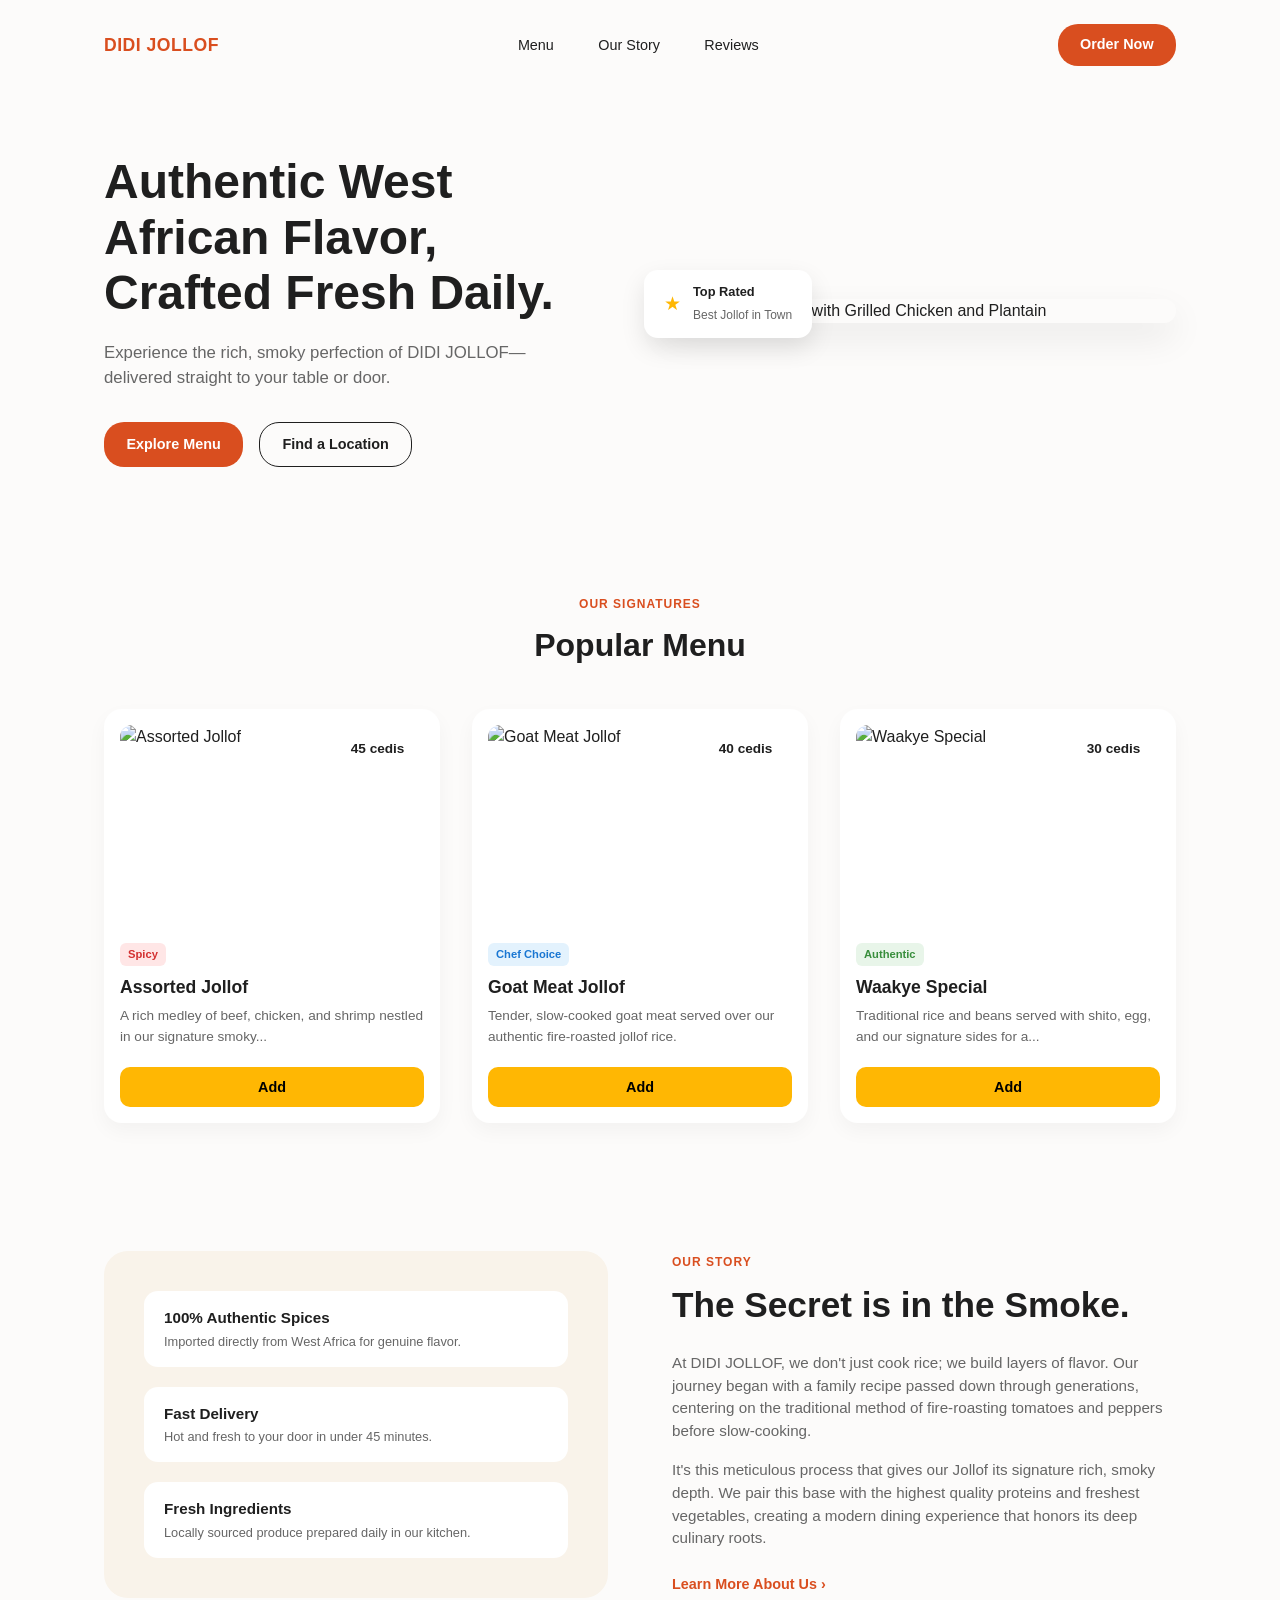
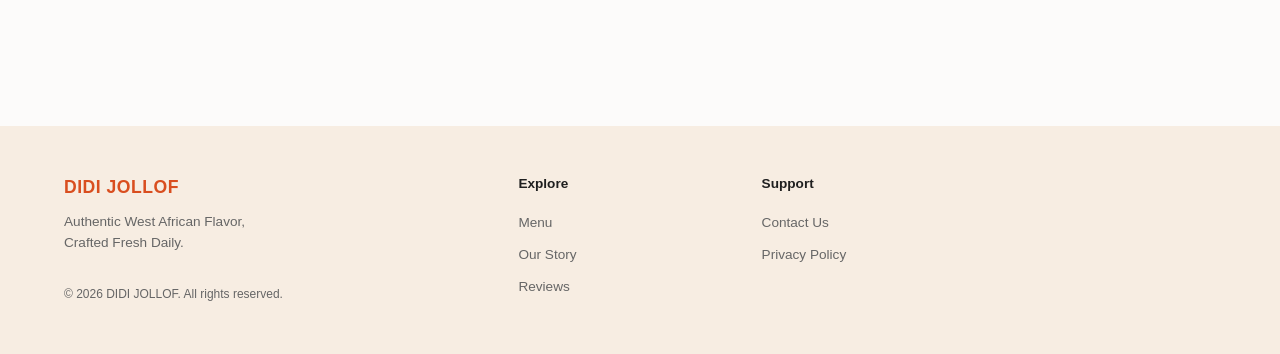
==== WEB DEVELOPMENT & DESIGNING-LEVEL1/TASK1-DIDI_JOLLOF_LANDING_PAGE/index.html @ 1ea714ed "Added initial project files for DIDI JOLLOF landing page - Created README.md with project informatio" ====
<!doctype html>
<html lang="en">

<head>
    <meta charset="UTF-8" />
    <meta name="viewport" content="width=device-width, initial-scale=1.0" />
    <title>DIDI JOLLOF - Authentic West African Flavor</title>
    <link rel="stylesheet" href="css/styles.css" />
</head>

<body>
    <header class="navbar">
        <div class="logo">DIDI JOLLOF</div>
        <nav class="nav-links">
            <a href="#menu">Menu</a>
            <a href="#story">Our Story</a>
            <a href="#reviews">Reviews</a>
        </nav>
        <a href="#order" class="btn btn-primary">Order Now</a>
    </header>

    <section class="hero">
        <div class="hero-text">
            <h1>Authentic West African Flavor, Crafted Fresh Daily.</h1>
            <p>
                Experience the rich, smoky perfection of DIDI JOLLOF—delivered straight to your table or door.
            </p>
            <div class="hero-actions">
                <a href="#menu" class="btn btn-primary">Explore Menu</a>
                <a href="#location" class="btn btn-outline">Find a Location</a>
            </div>
        </div>
        <div class="hero-image-wrapper">
            <img src="https://encrypted-tbn3.gstatic.com/licensed-image?q=tbn:ANd9GcTrGjE_Ffwemy6F0KfONlJVtMqLkXuv6iriY7j0gH1gp20YCJsd0MbJnMWH49Yy7GOu17XqqcpwDcphUUg" alt="Smoky Jollof Rice with Grilled Chicken and Plantain" class="hero-img" />
            <div class="rating-badge">
                <span class="star">★</span>
                <div>
                    <strong class="badge-title">Top Rated</strong>
                    <span class="badge-sub">Best Jollof in Town</span>
                </div>
            </div>
        </div>
    </section>

    <section id="menu" class="menu-section">
        <span class="section-tag">OUR SIGNATURES</span>
        <h2 class="section-title">Popular Menu</h2>

        <div class="menu-grid">
            <article class="menu-card">
                <div class="card-img-container">
                    <img src="https://encrypted-tbn3.gstatic.com/licensed-image?q=tbn:ANd9GcTrGjE_Ffwemy6F0KfONlJVtMqLkXuv6iriY7j0gH1gp20YCJsd0MbJnMWH49Yy7GOu17XqqcpwDcphUUg" alt="Assorted Jollof" />
                    <span class="price-tag">45 cedis</span>
                </div>
                <div class="card-body">
                    <span class="badge badge-spicy">Spicy</span>
                    <h3>Assorted Jollof</h3>
                    <p>
                        A rich medley of beef, chicken, and shrimp nestled in our signature smoky...
                    </p>
                    <button class="btn btn-card">Add</button>
                </div>
            </article>

            <article class="menu-card">
                <div class="card-img-container">
                    <img src="https://encrypted-tbn3.gstatic.com/licensed-image?q=tbn:ANd9GcTrGjE_Ffwemy6F0KfONlJVtMqLkXuv6iriY7j0gH1gp20YCJsd0MbJnMWH49Yy7GOu17XqqcpwDcphUUg" alt="Goat Meat Jollof" />
                    <span class="price-tag">40 cedis</span>
                </div>
                <div class="card-body">
                    <span class="badge badge-chef">Chef Choice</span>
                    <h3>Goat Meat Jollof</h3>
                    <p>
                        Tender, slow-cooked goat meat served over our authentic fire-roasted jollof rice.
                    </p>
                    <button class="btn btn-card">Add</button>
                </div>
            </article>

            <article class="menu-card">
                <div class="card-img-container">
                    <img src="https://encrypted-tbn1.gstatic.com/licensed-image?q=tbn:ANd9GcS_L4dXoSbLEjta4cFcB74m89TJD-Yo_BpL6pVCIssUUmWdQaWaKyjKhZmCbHMb8EfTmNGocaJ9eN-gM0k" alt="Waakye Special" />
                    <span class="price-tag">30 cedis</span>
                </div>
                <div class="card-body">
                    <span class="badge badge-authentic">Authentic</span>
                    <h3>Waakye Special</h3>
                    <p>
                        Traditional rice and beans served with shito, egg, and our signature sides for a...
                    </p>
                    <button class="btn btn-card">Add</button>
                </div>
            </article>
        </div>
    </section>

    <section id="story" class="story-section">
        <div class="features-list">
            <div class="feature-card">
                <div>
                    <h4>100% Authentic Spices</h4>
                    <p>Imported directly from West Africa for genuine flavor.</p>
                </div>
            </div>
            <div class="feature-card">
                <div>
                    <h4>Fast Delivery</h4>
                    <p>Hot and fresh to your door in under 45 minutes.</p>
                </div>
            </div>
            <div class="feature-card">
                <div>
                    <h4>Fresh Ingredients</h4>
                    <p>Locally sourced produce prepared daily in our kitchen.</p>
                </div>
            </div>
        </div>

        <div class="story-content">
            <span class="section-tag">OUR STORY</span>
            <h2>The Secret is in the Smoke.</h2>
            <p>
                At DIDI JOLLOF, we don't just cook rice; we build layers of flavor. Our journey began with a family recipe passed down through generations, centering on the traditional method of fire-roasting tomatoes and peppers before slow-cooking.
            </p>
            <p>
                It's this meticulous process that gives our Jollof its signature rich, smoky depth. We pair this base with the highest quality proteins and freshest vegetables, creating a modern dining experience that honors its deep culinary roots.
            </p>
            <a href="#about" class="learn-more">Learn More About Us &rsaquo;</a>
        </div>
    </section>

    <footer class="footer">
        <div class="footer-col brand-col">
            <div class="logo">DIDI JOLLOF</div>
            <p>Authentic West African Flavor,<br />Crafted Fresh Daily.</p>
            <p class="copyright">&copy; 2026 DIDI JOLLOF. All rights reserved.</p>
        </div>
        <div class="footer-col">
            <h5>Explore</h5>
            <ul>
                <li><a href="#menu">Menu</a></li>
                <li><a href="#story">Our Story</a></li>
                <li><a href="#reviews">Reviews</a></li>
            </ul>
        </div>
        <div class="footer-col">
            <h5>Support</h5>
            <ul>
                <li><a href="#contact">Contact Us</a></li>
                <li><a href="#privacy">Privacy Policy</a></li>
            </ul>
        </div>
        <div class="footer-col"></div>
    </footer>
</body>

</html>
---- WEB DEVELOPMENT & DESIGNING-LEVEL1/TASK1-DIDI_JOLLOF_LANDING_PAGE/css/styles.css ----
:root {
    --bg-main: #fcfbfa;
    --bg-card: #ffffff;
    --bg-cream: #f9f3ea;
    --text-dark: #1f1f1f;
    --text-muted: #666666;
    --primary-orange: #d94e1f;
    --accent-gold: #ffb703;
    --font-family: -apple-system, BlinkMacSystemFont, "Segoe UI", Roboto, Helvetica, Arial, sans-serif;
}

* {
    box-sizing: border-box;
    margin: 0;
    padding: 0;
}

body {
    font-family: var(--font-family);
    background-color: var(--bg-main);
    color: var(--text-dark);
    line-height: 1.5;
}


/* Base Buttons */

.btn {
    display: inline-flex;
    align-items: center;
    justify-content: center;
    padding: 0.65rem 1.4rem;
    border-radius: 20px;
    font-weight: 600;
    font-size: 0.9rem;
    text-decoration: none;
    cursor: pointer;
    border: none;
    transition: opacity 0.2s ease;
}

.btn:hover {
    opacity: 0.9;
}

.btn-primary {
    background-color: var(--primary-orange);
    color: #ffffff;
}

.btn-outline {
    background-color: transparent;
    border: 1.5px solid var(--text-dark);
    color: var(--text-dark);
}

.btn-card {
    background-color: var(--accent-gold);
    color: #000000;
    width: 100%;
    padding: 0.75rem;
    border-radius: 10px;
    font-weight: 700;
}


/* Navbar */

.navbar {
    display: flex;
    justify-content: space-between;
    align-items: center;
    padding: 1.5rem 5%;
    max-width: 1200px;
    margin: 0 auto;
}

.logo {
    font-weight: 800;
    font-size: 1.1rem;
    letter-spacing: 0.5px;
    color: var(--primary-orange);
}

.nav-links a {
    margin: 0 1.25rem;
    text-decoration: none;
    color: var(--text-dark);
    font-size: 0.9rem;
    font-weight: 500;
}


/* Hero Section */

.hero {
    display: grid;
    grid-template-columns: 1fr 1fr;
    gap: 3rem;
    align-items: center;
    max-width: 1200px;
    margin: 0 auto;
    padding: 4rem 5%;
}

.hero-text h1 {
    font-size: 3rem;
    line-height: 1.15;
    font-weight: 800;
    margin-bottom: 1.25rem;
}

.hero-text p {
    color: var(--text-muted);
    font-size: 1.05rem;
    margin-bottom: 2rem;
    max-width: 440px;
}

.hero-actions {
    display: flex;
    gap: 1rem;
}

.hero-image-wrapper {
    position: relative;
}

.hero-img {
    width: 100%;
    border-radius: 24px;
    box-shadow: 0 15px 35px rgba(0, 0, 0, 0.08);
    display: block;
}

.rating-badge {
    position: absolute;
    bottom: -15px;
    left: -20px;
    background: var(--bg-card);
    padding: 0.75rem 1.25rem;
    border-radius: 14px;
    box-shadow: 0 10px 25px rgba(0, 0, 0, 0.1);
    display: flex;
    align-items: center;
    gap: 0.75rem;
}

.rating-badge .star {
    color: var(--accent-gold);
    font-size: 1.2rem;
}

.badge-title {
    display: block;
    font-size: 0.8rem;
}

.badge-sub {
    font-size: 0.75rem;
    color: var(--text-muted);
}


/* Section Headings */

.section-tag {
    color: var(--primary-orange);
    font-size: 0.75rem;
    font-weight: 800;
    letter-spacing: 1px;
    text-transform: uppercase;
    display: block;
    margin-bottom: 0.5rem;
}

.section-title {
    font-size: 2rem;
    font-weight: 800;
    margin-bottom: 2.5rem;
}


/* Menu Section */

.menu-section {
    max-width: 1200px;
    margin: 0 auto;
    padding: 4rem 5%;
    text-align: center;
}

.menu-grid {
    display: grid;
    grid-template-columns: repeat(3, 1fr);
    gap: 2rem;
}

.menu-card {
    background: var(--bg-card);
    border-radius: 18px;
    padding: 1rem;
    box-shadow: 0 8px 20px rgba(0, 0, 0, 0.04);
    text-align: left;
}

.card-img-container {
    position: relative;
    border-radius: 12px;
    overflow: hidden;
    height: 200px;
}

.card-img-container img {
    width: 100%;
    height: 100%;
    object-fit: cover;
}

.price-tag {
    position: absolute;
    top: 10px;
    right: 10px;
    background: rgba(255, 255, 255, 0.9);
    padding: 0.25rem 0.6rem;
    border-radius: 8px;
    font-weight: 700;
    font-size: 0.85rem;
}

.card-body {
    padding-top: 1rem;
}

.badge {
    display: inline-block;
    padding: 0.2rem 0.5rem;
    border-radius: 6px;
    font-size: 0.7rem;
    font-weight: 700;
    margin-bottom: 0.5rem;
}

.badge-spicy {
    background: #ffe6e6;
    color: #d32f2f;
}

.badge-chef {
    background: #e3f2fd;
    color: #1976d2;
}

.badge-authentic {
    background: #e8f5e9;
    color: #388e3c;
}

.card-body h3 {
    font-size: 1.1rem;
    margin-bottom: 0.4rem;
}

.card-body p {
    color: var(--text-muted);
    font-size: 0.85rem;
    margin-bottom: 1.25rem;
    min-height: 2.5em;
}


/* Story Section */

.story-section {
    max-width: 1200px;
    margin: 0 auto;
    padding: 4rem 5%;
    display: grid;
    grid-template-columns: 1fr 1fr;
    gap: 4rem;
    align-items: center;
}

.features-list {
    background: var(--bg-cream);
    padding: 2.5rem;
    border-radius: 24px;
    display: flex;
    flex-direction: column;
    gap: 1.25rem;
}

.feature-card {
    background: #ffffff;
    padding: 1rem 1.25rem;
    border-radius: 14px;
    display: flex;
    align-items: center;
    gap: 1rem;
}

.feature-icon {
    font-size: 1.5rem;
}

.feature-card h4 {
    font-size: 0.95rem;
    margin-bottom: 0.1rem;
}

.feature-card p {
    font-size: 0.8rem;
    color: var(--text-muted);
}

.story-content h2 {
    font-size: 2.2rem;
    font-weight: 800;
    margin-bottom: 1.25rem;
}

.story-content p {
    color: var(--text-muted);
    font-size: 0.95rem;
    margin-bottom: 1rem;
}

.learn-more {
    color: var(--primary-orange);
    text-decoration: none;
    font-weight: 700;
    font-size: 0.9rem;
    display: inline-block;
    margin-top: 0.5rem;
}


/* Footer */

.footer {
    background-color: #f7ede2;
    padding: 3rem 5%;
    display: grid;
    grid-template-columns: 2fr 1fr 1fr 1fr;
    gap: 2rem;
    margin-top: 4rem;
}

.footer-col h5 {
    font-size: 0.85rem;
    margin-bottom: 1rem;
}

.footer-col ul {
    list-style: none;
}

.footer-col ul li {
    margin-bottom: 0.5rem;
}

.footer-col ul a {
    text-decoration: none;
    color: var(--text-muted);
    font-size: 0.85rem;
}

.brand-col p {
    color: var(--text-muted);
    font-size: 0.85rem;
    margin-top: 0.75rem;
}

.copyright {
    font-size: 0.75rem !important;
    margin-top: 2rem !important;
}

.social-icons {
    display: flex;
    gap: 0.5rem;
}

.icon-btn {
    width: 36px;
    height: 36px;
    border-radius: 50%;
    border: 1px solid #ddd;
    background: #fff;
    cursor: pointer;
}


/* Responsive adjustments */

@media (max-width: 900px) {
    .hero,
    .story-section,
    .menu-grid,
    .footer {
        grid-template-columns: 1fr;
    }
}
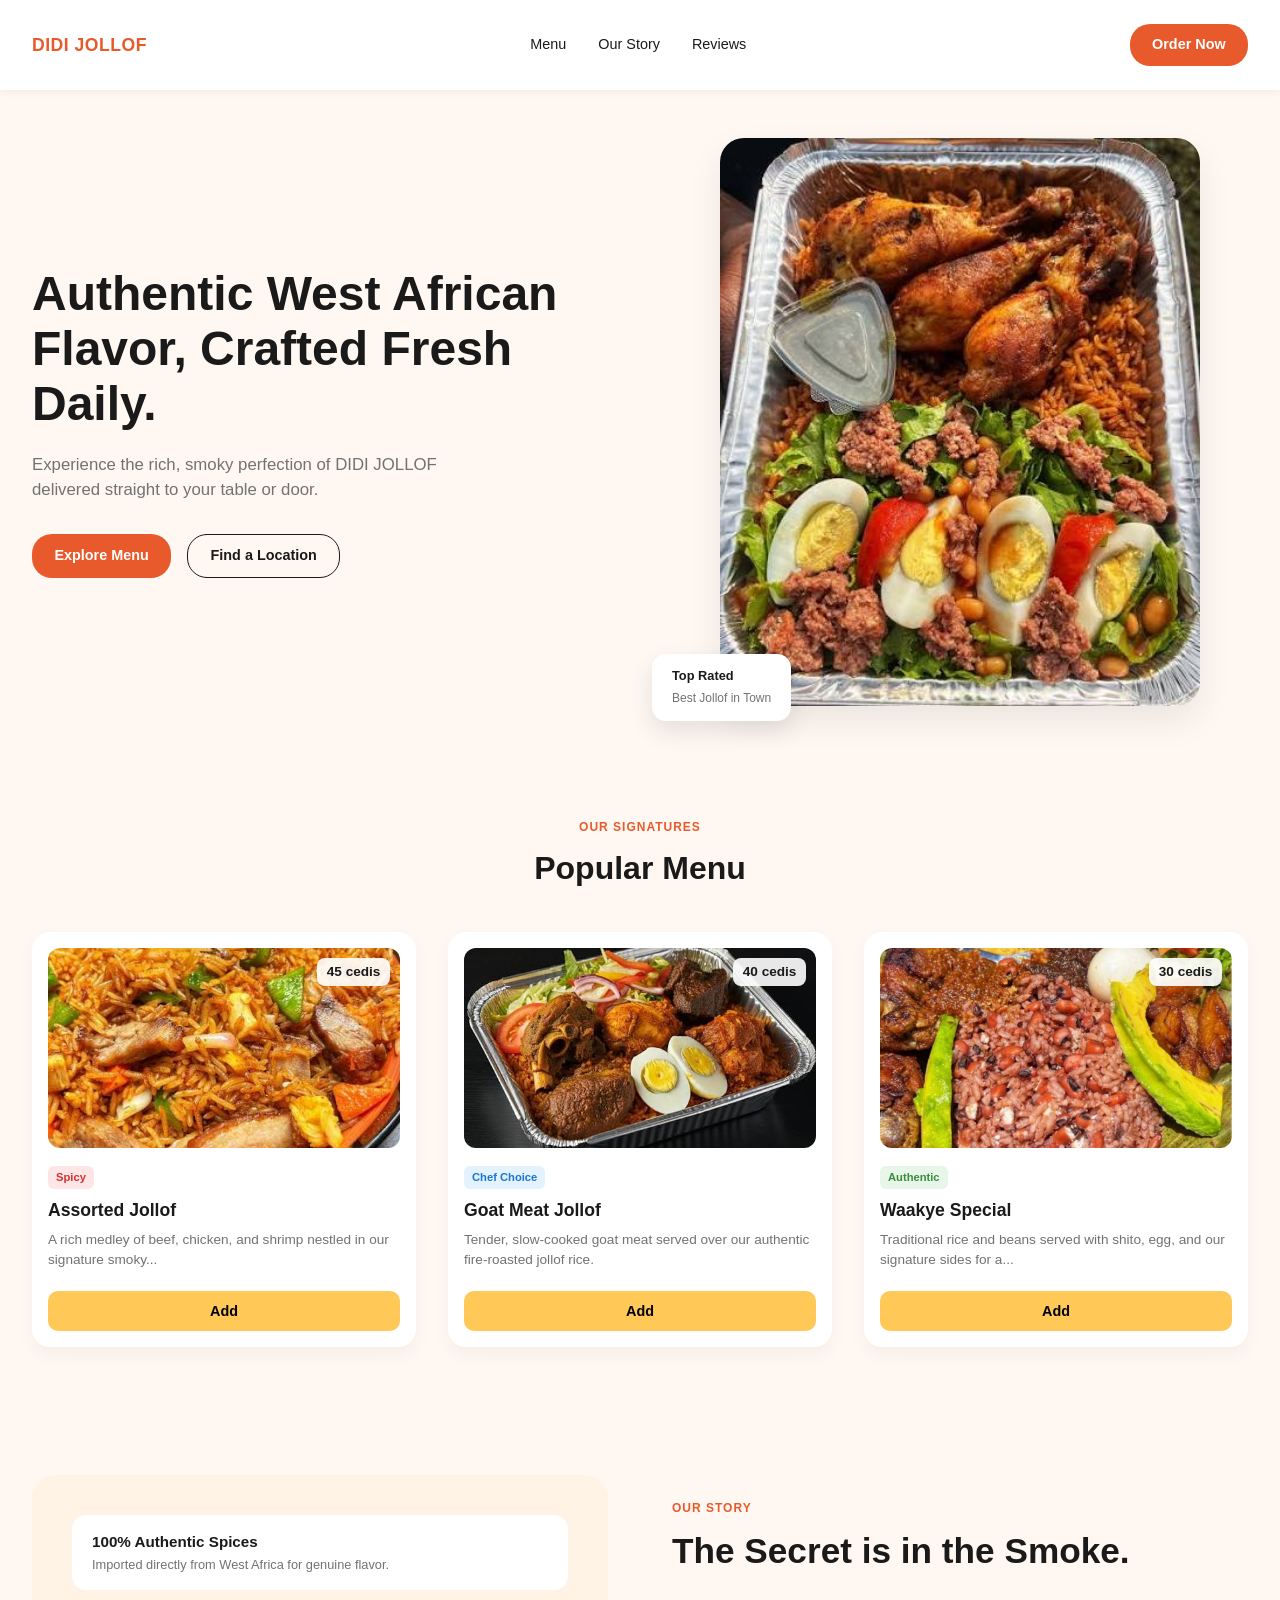
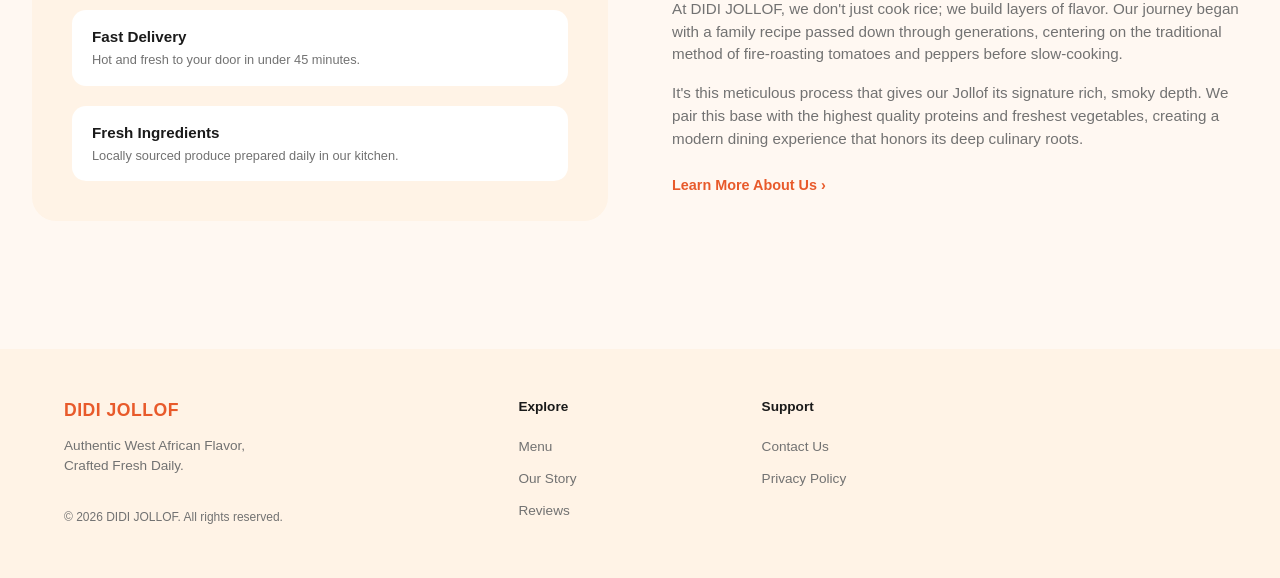
==== commit 94bc4ed6: "Refactored DIDI JOLLOF landing page HTML structure and updated assets - Improved indentation and for" ====
--- a/WEB DEVELOPMENT & DESIGNING-LEVEL1/TASK1-DIDI_JOLLOF_LANDING_PAGE/index.html
+++ b/WEB DEVELOPMENT & DESIGNING-LEVEL1/TASK1-DIDI_JOLLOF_LANDING_PAGE/index.html
@@ -1,157 +1,174 @@
 <!doctype html>
 <html lang="en">
-
-<head>
+  <head>
     <meta charset="UTF-8" />
     <meta name="viewport" content="width=device-width, initial-scale=1.0" />
     <title>DIDI JOLLOF - Authentic West African Flavor</title>
     <link rel="stylesheet" href="css/styles.css" />
-</head>
+  </head>
 
-<body>
+  <body>
     <header class="navbar">
-        <div class="logo">DIDI JOLLOF</div>
-        <nav class="nav-links">
-            <a href="#menu">Menu</a>
-            <a href="#story">Our Story</a>
-            <a href="#reviews">Reviews</a>
-        </nav>
-        <a href="#order" class="btn btn-primary">Order Now</a>
+      <div class="logo">DIDI JOLLOF</div>
+      <nav class="nav-links">
+        <a href="#menu">Menu</a>
+        <a href="#story">Our Story</a>
+        <a href="#reviews">Reviews</a>
+      </nav>
+      <a href="#order" class="btn btn-primary">Order Now</a>
     </header>
 
     <section class="hero">
-        <div class="hero-text">
-            <h1>Authentic West African Flavor, Crafted Fresh Daily.</h1>
-            <p>
-                Experience the rich, smoky perfection of DIDI JOLLOF—delivered straight to your table or door.
-            </p>
-            <div class="hero-actions">
-                <a href="#menu" class="btn btn-primary">Explore Menu</a>
-                <a href="#location" class="btn btn-outline">Find a Location</a>
-            </div>
+      <div class="hero-text">
+        <h1>Authentic West African Flavor, Crafted Fresh Daily.</h1>
+        <p>
+          Experience the rich, smoky perfection of DIDI JOLLOF delivered
+          straight to your table or door.
+        </p>
+        <div class="hero-actions">
+          <a href="#menu" class="btn btn-primary">Explore Menu</a>
+          <a href="#location" class="btn btn-outline">Find a Location</a>
         </div>
-        <div class="hero-image-wrapper">
-            <img src="https://encrypted-tbn3.gstatic.com/licensed-image?q=tbn:ANd9GcTrGjE_Ffwemy6F0KfONlJVtMqLkXuv6iriY7j0gH1gp20YCJsd0MbJnMWH49Yy7GOu17XqqcpwDcphUUg" alt="Smoky Jollof Rice with Grilled Chicken and Plantain" class="hero-img" />
-            <div class="rating-badge">
-                <span class="star">★</span>
-                <div>
-                    <strong class="badge-title">Top Rated</strong>
-                    <span class="badge-sub">Best Jollof in Town</span>
-                </div>
-            </div>
+      </div>
+      <div class="hero-image-wrapper">
+        <img
+          src="./assets/images/Didi-jollof.jpg"
+          alt="Smoky Jollof Rice with Grilled Chicken and Plantain"
+          class="hero-img"
+        />
+        <div class="rating-badge">
+          <div>
+            <strong class="badge-title">Top Rated</strong>
+            <span class="badge-sub">Best Jollof in Town</span>
+          </div>
         </div>
+      </div>
     </section>
 
     <section id="menu" class="menu-section">
-        <span class="section-tag">OUR SIGNATURES</span>
-        <h2 class="section-title">Popular Menu</h2>
+      <span class="section-tag">OUR SIGNATURES</span>
+      <h2 class="section-title">Popular Menu</h2>
 
-        <div class="menu-grid">
-            <article class="menu-card">
-                <div class="card-img-container">
-                    <img src="https://encrypted-tbn3.gstatic.com/licensed-image?q=tbn:ANd9GcTrGjE_Ffwemy6F0KfONlJVtMqLkXuv6iriY7j0gH1gp20YCJsd0MbJnMWH49Yy7GOu17XqqcpwDcphUUg" alt="Assorted Jollof" />
-                    <span class="price-tag">45 cedis</span>
-                </div>
-                <div class="card-body">
-                    <span class="badge badge-spicy">Spicy</span>
-                    <h3>Assorted Jollof</h3>
-                    <p>
-                        A rich medley of beef, chicken, and shrimp nestled in our signature smoky...
-                    </p>
-                    <button class="btn btn-card">Add</button>
-                </div>
-            </article>
+      <div class="menu-grid">
+        <article class="menu-card">
+          <div class="card-img-container">
+            <img
+              src="./assets/images/Assortedchickenjollof.jpg"
+              alt="Assorted Jollof"
+            />
+            <span class="price-tag">45 cedis</span>
+          </div>
+          <div class="card-body">
+            <span class="badge badge-spicy">Spicy</span>
+            <h3>Assorted Jollof</h3>
+            <p>
+              A rich medley of beef, chicken, and shrimp nestled in our
+              signature smoky...
+            </p>
+            <button class="btn btn-card">Add</button>
+          </div>
+        </article>
 
-            <article class="menu-card">
-                <div class="card-img-container">
-                    <img src="https://encrypted-tbn3.gstatic.com/licensed-image?q=tbn:ANd9GcTrGjE_Ffwemy6F0KfONlJVtMqLkXuv6iriY7j0gH1gp20YCJsd0MbJnMWH49Yy7GOu17XqqcpwDcphUUg" alt="Goat Meat Jollof" />
-                    <span class="price-tag">40 cedis</span>
-                </div>
-                <div class="card-body">
-                    <span class="badge badge-chef">Chef Choice</span>
-                    <h3>Goat Meat Jollof</h3>
-                    <p>
-                        Tender, slow-cooked goat meat served over our authentic fire-roasted jollof rice.
-                    </p>
-                    <button class="btn btn-card">Add</button>
-                </div>
-            </article>
+        <article class="menu-card">
+          <div class="card-img-container">
+            <img
+              src="./assets/images/goatmeatjollof.jpg"
+              alt="Goat Meat Jollof"
+            />
+            <span class="price-tag">40 cedis</span>
+          </div>
+          <div class="card-body">
+            <span class="badge badge-chef">Chef Choice</span>
+            <h3>Goat Meat Jollof</h3>
+            <p>
+              Tender, slow-cooked goat meat served over our authentic
+              fire-roasted jollof rice.
+            </p>
+            <button class="btn btn-card">Add</button>
+          </div>
+        </article>
 
-            <article class="menu-card">
-                <div class="card-img-container">
-                    <img src="https://encrypted-tbn1.gstatic.com/licensed-image?q=tbn:ANd9GcS_L4dXoSbLEjta4cFcB74m89TJD-Yo_BpL6pVCIssUUmWdQaWaKyjKhZmCbHMb8EfTmNGocaJ9eN-gM0k" alt="Waakye Special" />
-                    <span class="price-tag">30 cedis</span>
-                </div>
-                <div class="card-body">
-                    <span class="badge badge-authentic">Authentic</span>
-                    <h3>Waakye Special</h3>
-                    <p>
-                        Traditional rice and beans served with shito, egg, and our signature sides for a...
-                    </p>
-                    <button class="btn btn-card">Add</button>
-                </div>
-            </article>
-        </div>
+        <article class="menu-card">
+          <div class="card-img-container">
+            <img src="./assets/images/waakye.jpeg" alt="Waakye Special" />
+            <span class="price-tag">30 cedis</span>
+          </div>
+          <div class="card-body">
+            <span class="badge badge-authentic">Authentic</span>
+            <h3>Waakye Special</h3>
+            <p>
+              Traditional rice and beans served with shito, egg, and our
+              signature sides for a...
+            </p>
+            <button class="btn btn-card">Add</button>
+          </div>
+        </article>
+      </div>
     </section>
 
     <section id="story" class="story-section">
-        <div class="features-list">
-            <div class="feature-card">
-                <div>
-                    <h4>100% Authentic Spices</h4>
-                    <p>Imported directly from West Africa for genuine flavor.</p>
-                </div>
-            </div>
-            <div class="feature-card">
-                <div>
-                    <h4>Fast Delivery</h4>
-                    <p>Hot and fresh to your door in under 45 minutes.</p>
-                </div>
-            </div>
-            <div class="feature-card">
-                <div>
-                    <h4>Fresh Ingredients</h4>
-                    <p>Locally sourced produce prepared daily in our kitchen.</p>
-                </div>
-            </div>
+      <div class="features-list">
+        <div class="feature-card">
+          <div>
+            <h4>100% Authentic Spices</h4>
+            <p>Imported directly from West Africa for genuine flavor.</p>
+          </div>
         </div>
+        <div class="feature-card">
+          <div>
+            <h4>Fast Delivery</h4>
+            <p>Hot and fresh to your door in under 45 minutes.</p>
+          </div>
+        </div>
+        <div class="feature-card">
+          <div>
+            <h4>Fresh Ingredients</h4>
+            <p>Locally sourced produce prepared daily in our kitchen.</p>
+          </div>
+        </div>
+      </div>
 
-        <div class="story-content">
-            <span class="section-tag">OUR STORY</span>
-            <h2>The Secret is in the Smoke.</h2>
-            <p>
-                At DIDI JOLLOF, we don't just cook rice; we build layers of flavor. Our journey began with a family recipe passed down through generations, centering on the traditional method of fire-roasting tomatoes and peppers before slow-cooking.
-            </p>
-            <p>
-                It's this meticulous process that gives our Jollof its signature rich, smoky depth. We pair this base with the highest quality proteins and freshest vegetables, creating a modern dining experience that honors its deep culinary roots.
-            </p>
-            <a href="#about" class="learn-more">Learn More About Us &rsaquo;</a>
-        </div>
+      <div class="story-content">
+        <span class="section-tag">OUR STORY</span>
+        <h2>The Secret is in the Smoke.</h2>
+        <p>
+          At DIDI JOLLOF, we don't just cook rice; we build layers of flavor.
+          Our journey began with a family recipe passed down through
+          generations, centering on the traditional method of fire-roasting
+          tomatoes and peppers before slow-cooking.
+        </p>
+        <p>
+          It's this meticulous process that gives our Jollof its signature rich,
+          smoky depth. We pair this base with the highest quality proteins and
+          freshest vegetables, creating a modern dining experience that honors
+          its deep culinary roots.
+        </p>
+        <a href="#about" class="learn-more">Learn More About Us &rsaquo;</a>
+      </div>
     </section>
 
     <footer class="footer">
-        <div class="footer-col brand-col">
-            <div class="logo">DIDI JOLLOF</div>
-            <p>Authentic West African Flavor,<br />Crafted Fresh Daily.</p>
-            <p class="copyright">&copy; 2026 DIDI JOLLOF. All rights reserved.</p>
-        </div>
-        <div class="footer-col">
-            <h5>Explore</h5>
-            <ul>
-                <li><a href="#menu">Menu</a></li>
-                <li><a href="#story">Our Story</a></li>
-                <li><a href="#reviews">Reviews</a></li>
-            </ul>
-        </div>
-        <div class="footer-col">
-            <h5>Support</h5>
-            <ul>
-                <li><a href="#contact">Contact Us</a></li>
-                <li><a href="#privacy">Privacy Policy</a></li>
-            </ul>
-        </div>
-        <div class="footer-col"></div>
+      <div class="footer-col brand-col">
+        <div class="logo">DIDI JOLLOF</div>
+        <p>Authentic West African Flavor,<br />Crafted Fresh Daily.</p>
+        <p class="copyright">&copy; 2026 DIDI JOLLOF. All rights reserved.</p>
+      </div>
+      <div class="footer-col">
+        <h5>Explore</h5>
+        <ul>
+          <li><a href="#menu">Menu</a></li>
+          <li><a href="#story">Our Story</a></li>
+          <li><a href="#reviews">Reviews</a></li>
+        </ul>
+      </div>
+      <div class="footer-col">
+        <h5>Support</h5>
+        <ul>
+          <li><a href="#contact">Contact Us</a></li>
+          <li><a href="#privacy">Privacy Policy</a></li>
+        </ul>
+      </div>
+      <div class="footer-col"></div>
     </footer>
-</body>
-
-</html>+  </body>
+</html>
--- a/WEB DEVELOPMENT & DESIGNING-LEVEL1/TASK1-DIDI_JOLLOF_LANDING_PAGE/css/styles.css
+++ b/WEB DEVELOPMENT & DESIGNING-LEVEL1/TASK1-DIDI_JOLLOF_LANDING_PAGE/css/styles.css
@@ -1,403 +1,482 @@
 :root {
-    --bg-main: #fcfbfa;
-    --bg-card: #ffffff;
-    --bg-cream: #f9f3ea;
-    --text-dark: #1f1f1f;
-    --text-muted: #666666;
-    --primary-orange: #d94e1f;
-    --accent-gold: #ffb703;
-    --font-family: -apple-system, BlinkMacSystemFont, "Segoe UI", Roboto, Helvetica, Arial, sans-serif;
+  --bg-main: #fff8f2;
+  --bg-card: #ffffff;
+  --bg-cream: #fff3e6;
+  --text-dark: #1a1a1a;
+  --text-muted: #727272;
+  --primary-orange: #e85a2b;
+  --accent-gold: #ffc857;
+  --font-family: Poppins, Aktifo, Arial, sans-serif;
 }
 
 * {
-    box-sizing: border-box;
-    margin: 0;
-    padding: 0;
+  box-sizing: border-box;
+  margin: 0;
+  padding: 0;
 }
 
 body {
-    font-family: var(--font-family);
-    background-color: var(--bg-main);
-    color: var(--text-dark);
-    line-height: 1.5;
-}
-
+  font-family: var(--font-family);
+  background-color: var(--bg-main);
+  color: var(--text-dark);
+  line-height: 1.5;
+}
 
 /* Base Buttons */
 
 .btn {
-    display: inline-flex;
-    align-items: center;
-    justify-content: center;
-    padding: 0.65rem 1.4rem;
-    border-radius: 20px;
-    font-weight: 600;
+  display: inline-flex;
+  align-items: center;
+  justify-content: center;
+  padding: 0.65rem 1.4rem;
+  border-radius: 20px;
+  font-weight: 600;
+  font-size: 0.9rem;
+  text-decoration: none;
+  cursor: pointer;
+  border: none;
+  transition: opacity 0.2s ease;
+}
+
+.btn:hover {
+  opacity: 0.9;
+}
+
+.btn-primary {
+  background-color: var(--primary-orange);
+  color: #ffffff;
+}
+
+.btn-outline {
+  background-color: transparent;
+  border: 1.5px solid var(--text-dark);
+  color: var(--text-dark);
+}
+
+.btn-card {
+  background-color: var(--accent-gold);
+  color: #000000;
+  width: 100%;
+  padding: 0.75rem;
+  border-radius: 10px;
+  font-weight: 700;
+}
+
+/* Navbar */
+
+.navbar {
+  display: flex;
+  justify-content: space-between;
+  align-items: center;
+  padding: 1.5rem 2rem;
+  width: 100%;
+  background-color: var(--bg-card);
+  box-shadow: 0 2px 8px rgba(0, 0, 0, 0.05);
+  position: sticky;
+  top: 0;
+  z-index: 1000;
+}
+
+.logo {
+  font-weight: 800;
+  font-size: 1.1rem;
+  letter-spacing: 0.5px;
+  color: var(--primary-orange);
+  flex: 0 0 auto;
+}
+
+.nav-links {
+  display: flex;
+  gap: 2rem;
+  flex: 1;
+  justify-content: center;
+}
+
+.nav-links a {
+  text-decoration: none;
+  color: var(--text-dark);
+  font-size: 0.9rem;
+  font-weight: 500;
+  transition: color 0.3s ease;
+}
+
+.nav-links a:hover {
+  color: var(--primary-orange);
+}
+
+/* Hero Section */
+
+.hero {
+  display: grid;
+  grid-template-columns: 1fr 1fr;
+  gap: 4rem;
+  align-items: center;
+  width: 100%;
+  margin: 0 auto;
+  padding: 3rem 2rem;
+}
+
+.hero-text h1 {
+  font-size: 3rem;
+  line-height: 1.15;
+  font-weight: 800;
+  margin-bottom: 1.25rem;
+}
+
+.hero-text p {
+  color: var(--text-muted);
+  font-size: 1.05rem;
+  margin-bottom: 2rem;
+  max-width: 440px;
+}
+
+.hero-actions {
+  display: flex;
+  gap: 1rem;
+}
+
+.hero-image-wrapper {
+  position: relative;
+  display: flex;
+  justify-content: center;
+  align-items: center;
+}
+
+.hero-img {
+  width: 100%;
+  max-width: 480px;
+  border-radius: 24px;
+  box-shadow: 0 15px 35px rgba(0, 0, 0, 0.08);
+  display: block;
+}
+
+.rating-badge {
+  position: absolute;
+  bottom: -15px;
+  left: -20px;
+  background: var(--bg-card);
+  padding: 0.75rem 1.25rem;
+  border-radius: 14px;
+  box-shadow: 0 10px 25px rgba(0, 0, 0, 0.1);
+  display: flex;
+  align-items: center;
+  gap: 0.75rem;
+}
+
+.rating-badge .star {
+  color: var(--accent-gold);
+  font-size: 1.2rem;
+}
+
+.badge-title {
+  display: block;
+  font-size: 0.8rem;
+}
+
+.badge-sub {
+  font-size: 0.75rem;
+  color: var(--text-muted);
+}
+
+/* Section Headings */
+
+.section-tag {
+  color: var(--primary-orange);
+  font-size: 0.75rem;
+  font-weight: 800;
+  letter-spacing: 1px;
+  text-transform: uppercase;
+  display: block;
+  margin-bottom: 0.5rem;
+}
+
+.section-title {
+  font-size: 2rem;
+  font-weight: 800;
+  margin-bottom: 2.5rem;
+}
+
+/* Menu Section */
+
+.menu-section {
+  width: 100%;
+  margin: 0 auto;
+  padding: 4rem 2rem;
+  text-align: center;
+}
+
+.menu-grid {
+  display: grid;
+  grid-template-columns: repeat(3, 1fr);
+  gap: 2rem;
+}
+
+.menu-card {
+  background: var(--bg-card);
+  border-radius: 18px;
+  padding: 1rem;
+  box-shadow: 0 8px 20px rgba(0, 0, 0, 0.04);
+  text-align: left;
+}
+
+.card-img-container {
+  position: relative;
+  border-radius: 12px;
+  overflow: hidden;
+  height: 200px;
+}
+
+.card-img-container img {
+  width: 100%;
+  height: 100%;
+  object-fit: cover;
+}
+
+.price-tag {
+  position: absolute;
+  top: 10px;
+  right: 10px;
+  background: rgba(255, 255, 255, 0.9);
+  padding: 0.25rem 0.6rem;
+  border-radius: 8px;
+  font-weight: 700;
+  font-size: 0.85rem;
+}
+
+.card-body {
+  padding-top: 1rem;
+}
+
+.badge {
+  display: inline-block;
+  padding: 0.2rem 0.5rem;
+  border-radius: 6px;
+  font-size: 0.7rem;
+  font-weight: 700;
+  margin-bottom: 0.5rem;
+}
+
+.badge-spicy {
+  background: #ffe6e6;
+  color: #d32f2f;
+}
+
+.badge-chef {
+  background: #e3f2fd;
+  color: #1976d2;
+}
+
+.badge-authentic {
+  background: #e8f5e9;
+  color: #388e3c;
+}
+
+.card-body h3 {
+  font-size: 1.1rem;
+  margin-bottom: 0.4rem;
+}
+
+.card-body p {
+  color: var(--text-muted);
+  font-size: 0.85rem;
+  margin-bottom: 1.25rem;
+  min-height: 2.5em;
+}
+
+/* Story Section */
+
+.story-section {
+  width: 100%;
+  margin: 0 auto;
+  padding: 4rem 2rem;
+  display: grid;
+  grid-template-columns: 1fr 1fr;
+  gap: 4rem;
+  align-items: center;
+}
+
+.features-list {
+  background: var(--bg-cream);
+  padding: 2.5rem;
+  border-radius: 24px;
+  display: flex;
+  flex-direction: column;
+  gap: 1.25rem;
+}
+
+.feature-card {
+  background: #ffffff;
+  padding: 1rem 1.25rem;
+  border-radius: 14px;
+  display: flex;
+  align-items: center;
+  gap: 1rem;
+}
+
+.feature-icon {
+  font-size: 1.5rem;
+}
+
+.feature-card h4 {
+  font-size: 0.95rem;
+  margin-bottom: 0.1rem;
+}
+
+.feature-card p {
+  font-size: 0.8rem;
+  color: var(--text-muted);
+}
+
+.story-content h2 {
+  font-size: 2.2rem;
+  font-weight: 800;
+  margin-bottom: 1.25rem;
+}
+
+.story-content p {
+  color: var(--text-muted);
+  font-size: 0.95rem;
+  margin-bottom: 1rem;
+}
+
+.learn-more {
+  color: var(--primary-orange);
+  text-decoration: none;
+  font-weight: 700;
+  font-size: 0.9rem;
+  display: inline-block;
+  margin-top: 0.5rem;
+}
+
+/* Footer */
+
+.footer {
+  background-color: var(--bg-cream);
+  padding: 3rem 5%;
+  display: grid;
+  grid-template-columns: 2fr 1fr 1fr 1fr;
+  gap: 2rem;
+  margin-top: 4rem;
+}
+
+.footer-col h5 {
+  font-size: 0.85rem;
+  margin-bottom: 1rem;
+}
+
+.footer-col ul {
+  list-style: none;
+}
+
+.footer-col ul li {
+  margin-bottom: 0.5rem;
+}
+
+.footer-col ul a {
+  text-decoration: none;
+  color: var(--text-muted);
+  font-size: 0.85rem;
+}
+
+.brand-col p {
+  color: var(--text-muted);
+  font-size: 0.85rem;
+  margin-top: 0.75rem;
+}
+
+.copyright {
+  font-size: 0.75rem !important;
+  margin-top: 2rem !important;
+}
+
+.social-icons {
+  display: flex;
+  gap: 0.5rem;
+}
+
+.icon-btn {
+  width: 36px;
+  height: 36px;
+  border-radius: 50%;
+  border: 1px solid #ddd;
+  background: #fff;
+  cursor: pointer;
+}
+
+/* Responsive adjustments */
+
+@media (max-width: 900px) {
+  .navbar {
+    padding: 1rem 1.5rem;
+  }
+  .logo {
+    font-size: 1rem;
+  }
+  .nav-links {
+    gap: 1rem;
+    font-size: 0.85rem;
+  }
+  .nav-links a {
+    font-size: 0.8rem;
+    margin: 0 0.5rem;
+  }
+  .hero {
+    grid-template-columns: 1fr;
+    padding: 2rem 1.5rem;
+    gap: 2rem;
+  }
+  .hero-text h1 {
+    font-size: 2rem;
+  }
+  .menu-grid {
+    grid-template-columns: 1fr;
+  }
+  .story-section {
+    grid-template-columns: 1fr;
+    padding: 3rem 1.5rem;
+    gap: 2rem;
+  }
+  .footer {
+    grid-template-columns: 1fr;
+    padding: 2rem 1.5rem;
+  }
+}
+
+@media (max-width: 600px) {
+  .navbar {
+    padding: 1rem;
+    flex-wrap: wrap;
+    gap: 0.5rem;
+  }
+  .nav-links {
+    display: none;
+  }
+  .nav-links a {
+    font-size: 0.75rem;
+    margin: 0.25rem 0;
+  }
+  .hero {
+    padding: 1.5rem 1rem;
+  }
+  .hero-text h1 {
+    font-size: 1.5rem;
+  }
+  .hero-text p {
     font-size: 0.9rem;
-    text-decoration: none;
-    cursor: pointer;
-    border: none;
-    transition: opacity 0.2s ease;
-}
-
-.btn:hover {
-    opacity: 0.9;
-}
-
-.btn-primary {
-    background-color: var(--primary-orange);
-    color: #ffffff;
-}
-
-.btn-outline {
-    background-color: transparent;
-    border: 1.5px solid var(--text-dark);
-    color: var(--text-dark);
-}
-
-.btn-card {
-    background-color: var(--accent-gold);
-    color: #000000;
-    width: 100%;
-    padding: 0.75rem;
-    border-radius: 10px;
-    font-weight: 700;
-}
-
-
-/* Navbar */
-
-.navbar {
-    display: flex;
-    justify-content: space-between;
-    align-items: center;
-    padding: 1.5rem 5%;
-    max-width: 1200px;
-    margin: 0 auto;
-}
-
-.logo {
-    font-weight: 800;
-    font-size: 1.1rem;
-    letter-spacing: 0.5px;
-    color: var(--primary-orange);
-}
-
-.nav-links a {
-    margin: 0 1.25rem;
-    text-decoration: none;
-    color: var(--text-dark);
-    font-size: 0.9rem;
-    font-weight: 500;
-}
-
-
-/* Hero Section */
-
-.hero {
-    display: grid;
-    grid-template-columns: 1fr 1fr;
-    gap: 3rem;
-    align-items: center;
-    max-width: 1200px;
-    margin: 0 auto;
-    padding: 4rem 5%;
-}
-
-.hero-text h1 {
-    font-size: 3rem;
-    line-height: 1.15;
-    font-weight: 800;
-    margin-bottom: 1.25rem;
-}
-
-.hero-text p {
-    color: var(--text-muted);
-    font-size: 1.05rem;
-    margin-bottom: 2rem;
-    max-width: 440px;
-}
-
-.hero-actions {
-    display: flex;
-    gap: 1rem;
-}
-
-.hero-image-wrapper {
-    position: relative;
-}
-
-.hero-img {
-    width: 100%;
-    border-radius: 24px;
-    box-shadow: 0 15px 35px rgba(0, 0, 0, 0.08);
-    display: block;
-}
-
-.rating-badge {
-    position: absolute;
-    bottom: -15px;
-    left: -20px;
-    background: var(--bg-card);
-    padding: 0.75rem 1.25rem;
-    border-radius: 14px;
-    box-shadow: 0 10px 25px rgba(0, 0, 0, 0.1);
-    display: flex;
-    align-items: center;
-    gap: 0.75rem;
-}
-
-.rating-badge .star {
-    color: var(--accent-gold);
-    font-size: 1.2rem;
-}
-
-.badge-title {
-    display: block;
-    font-size: 0.8rem;
-}
-
-.badge-sub {
-    font-size: 0.75rem;
-    color: var(--text-muted);
-}
-
-
-/* Section Headings */
-
-.section-tag {
-    color: var(--primary-orange);
-    font-size: 0.75rem;
-    font-weight: 800;
-    letter-spacing: 1px;
-    text-transform: uppercase;
-    display: block;
-    margin-bottom: 0.5rem;
-}
-
-.section-title {
-    font-size: 2rem;
-    font-weight: 800;
-    margin-bottom: 2.5rem;
-}
-
-
-/* Menu Section */
-
-.menu-section {
-    max-width: 1200px;
-    margin: 0 auto;
-    padding: 4rem 5%;
-    text-align: center;
-}
-
-.menu-grid {
-    display: grid;
-    grid-template-columns: repeat(3, 1fr);
-    gap: 2rem;
-}
-
-.menu-card {
-    background: var(--bg-card);
-    border-radius: 18px;
-    padding: 1rem;
-    box-shadow: 0 8px 20px rgba(0, 0, 0, 0.04);
-    text-align: left;
-}
-
-.card-img-container {
-    position: relative;
-    border-radius: 12px;
-    overflow: hidden;
-    height: 200px;
-}
-
-.card-img-container img {
-    width: 100%;
-    height: 100%;
-    object-fit: cover;
-}
-
-.price-tag {
-    position: absolute;
-    top: 10px;
-    right: 10px;
-    background: rgba(255, 255, 255, 0.9);
-    padding: 0.25rem 0.6rem;
-    border-radius: 8px;
-    font-weight: 700;
-    font-size: 0.85rem;
-}
-
-.card-body {
-    padding-top: 1rem;
-}
-
-.badge {
-    display: inline-block;
-    padding: 0.2rem 0.5rem;
-    border-radius: 6px;
-    font-size: 0.7rem;
-    font-weight: 700;
-    margin-bottom: 0.5rem;
-}
-
-.badge-spicy {
-    background: #ffe6e6;
-    color: #d32f2f;
-}
-
-.badge-chef {
-    background: #e3f2fd;
-    color: #1976d2;
-}
-
-.badge-authentic {
-    background: #e8f5e9;
-    color: #388e3c;
-}
-
-.card-body h3 {
-    font-size: 1.1rem;
-    margin-bottom: 0.4rem;
-}
-
-.card-body p {
-    color: var(--text-muted);
-    font-size: 0.85rem;
-    margin-bottom: 1.25rem;
-    min-height: 2.5em;
-}
-
-
-/* Story Section */
-
-.story-section {
-    max-width: 1200px;
-    margin: 0 auto;
-    padding: 4rem 5%;
-    display: grid;
-    grid-template-columns: 1fr 1fr;
-    gap: 4rem;
-    align-items: center;
-}
-
-.features-list {
-    background: var(--bg-cream);
-    padding: 2.5rem;
-    border-radius: 24px;
-    display: flex;
+  }
+  .hero-actions {
     flex-direction: column;
-    gap: 1.25rem;
-}
-
-.feature-card {
-    background: #ffffff;
-    padding: 1rem 1.25rem;
-    border-radius: 14px;
-    display: flex;
-    align-items: center;
-    gap: 1rem;
-}
-
-.feature-icon {
+  }
+  .menu-section {
+    padding: 2rem 1rem;
+  }
+  .section-title {
     font-size: 1.5rem;
-}
-
-.feature-card h4 {
-    font-size: 0.95rem;
-    margin-bottom: 0.1rem;
-}
-
-.feature-card p {
-    font-size: 0.8rem;
-    color: var(--text-muted);
-}
-
-.story-content h2 {
-    font-size: 2.2rem;
-    font-weight: 800;
-    margin-bottom: 1.25rem;
-}
-
-.story-content p {
-    color: var(--text-muted);
-    font-size: 0.95rem;
-    margin-bottom: 1rem;
-}
-
-.learn-more {
-    color: var(--primary-orange);
-    text-decoration: none;
-    font-weight: 700;
-    font-size: 0.9rem;
-    display: inline-block;
-    margin-top: 0.5rem;
-}
-
-
-/* Footer */
-
-.footer {
-    background-color: #f7ede2;
-    padding: 3rem 5%;
-    display: grid;
-    grid-template-columns: 2fr 1fr 1fr 1fr;
-    gap: 2rem;
-    margin-top: 4rem;
-}
-
-.footer-col h5 {
-    font-size: 0.85rem;
-    margin-bottom: 1rem;
-}
-
-.footer-col ul {
-    list-style: none;
-}
-
-.footer-col ul li {
-    margin-bottom: 0.5rem;
-}
-
-.footer-col ul a {
-    text-decoration: none;
-    color: var(--text-muted);
-    font-size: 0.85rem;
-}
-
-.brand-col p {
-    color: var(--text-muted);
-    font-size: 0.85rem;
-    margin-top: 0.75rem;
-}
-
-.copyright {
-    font-size: 0.75rem !important;
-    margin-top: 2rem !important;
-}
-
-.social-icons {
-    display: flex;
-    gap: 0.5rem;
-}
-
-.icon-btn {
-    width: 36px;
-    height: 36px;
-    border-radius: 50%;
-    border: 1px solid #ddd;
-    background: #fff;
-    cursor: pointer;
-}
-
-
-/* Responsive adjustments */
-
-@media (max-width: 900px) {
-    .hero,
-    .story-section,
-    .menu-grid,
-    .footer {
-        grid-template-columns: 1fr;
-    }
-}+  }
+  .story-section {
+    padding: 2rem 1rem;
+  }
+  .footer {
+    padding: 1.5rem 1rem;
+  }
+}
